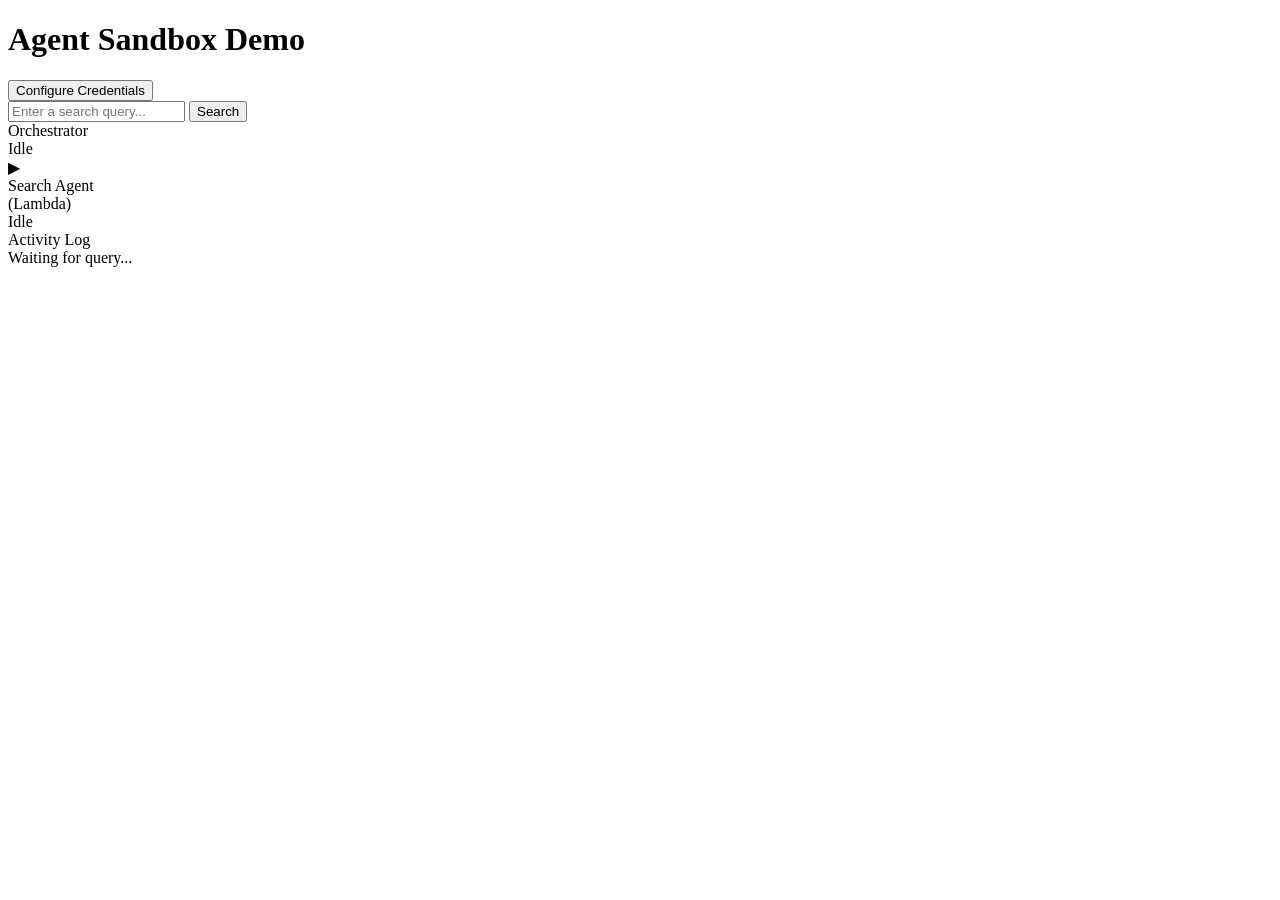
==== demo/templates/index.html @ 0734e42f "implement demo" ====
<!DOCTYPE html>
<html lang="en">
<head>
  <meta charset="UTF-8">
  <meta name="viewport" content="width=device-width, initial-scale=1.0">
  <title>Agent Sandbox Demo</title>
  <link rel="stylesheet" href="/static/style.css">
</head>
<body>
  <header>
    <h1>Agent Sandbox Demo</h1>
    <nav><button class="nav-btn" id="open-modal-btn">Configure Credentials</button></nav>
  </header>

  <!-- Credentials modal -->
  <div id="modal-backdrop" class="modal-backdrop" style="display:none" aria-modal="true" role="dialog">
    <div class="modal">
      <div class="modal-header">
        <span>AWS Credentials</span>
        <button class="modal-close" id="modal-close-btn" aria-label="Close">&times;</button>
      </div>
      <p class="modal-note">
        Stored in memory only. The OpenAI key is read from Secrets Manager —
        run <code>scripts/invoke_search.py</code> once to seed it from <code>.env</code>.
      </p>
      <div id="modal-error" class="banner banner-error" style="display:none"></div>
      <form id="creds-form" class="admin-form">
        <label for="creds_block">Paste credentials block</label>
        <textarea
          id="creds_block"
          name="creds_block"
          rows="4"
          required
          autocomplete="off"
          spellcheck="false"
          placeholder="aws_access_key_id=...
aws_secret_access_key=...
aws_session_token=..."
        ></textarea>
        <label for="modal-region">Region</label>
        <input id="modal-region" name="region" type="text" value="us-east-1" placeholder="us-east-1" />
        <button type="submit" class="btn-primary" id="creds-save-btn">Save Credentials</button>
      </form>
    </div>
  </div>

  <main>
    <!-- Search form -->
    <section class="search-section">
      <form id="search-form">
        <input
          id="query-input"
          type="text"
          name="query"
          placeholder="Enter a search query..."
          autocomplete="off"
          required
        />
        <button type="submit" id="submit-btn">Search</button>
      </form>
    </section>

    <!-- Agent diagram -->
    <section class="diagram">
      <div class="agent-box" id="box-orchestrator">
        <div class="agent-label">Orchestrator</div>
        <div class="agent-status" id="status-orchestrator">Idle</div>
      </div>

      <div class="connector" id="connector">
        <div class="connector-line"></div>
        <div class="dots-container">
          <span class="dot"></span>
          <span class="dot"></span>
          <span class="dot"></span>
        </div>
        <div class="arrow">&#9654;</div>
      </div>

      <div class="agent-box" id="box-agent">
        <div class="agent-label">Search Agent</div>
        <div class="agent-sublabel">(Lambda)</div>
        <div class="agent-status" id="status-agent">Idle</div>
      </div>
    </section>

    <!-- Activity log -->
    <section class="log-section">
      <div class="log-header">Activity Log</div>
      <div id="activity-log" class="log-body">
        <div class="log-entry log-placeholder">Waiting for query...</div>
      </div>
    </section>

    <!-- Result panel -->
    <section class="result-section" id="result-section" style="display:none">
      <div class="result-header">
        <span>Result</span>
        <span id="result-query" class="result-query-label"></span>
      </div>
      <div id="result-body" class="result-body"></div>
    </section>
  </main>

  <script>
    const form = document.getElementById('search-form');
    const submitBtn = document.getElementById('submit-btn');
    const queryInput = document.getElementById('query-input');
    const log = document.getElementById('activity-log');
    const resultSection = document.getElementById('result-section');
    const resultBody = document.getElementById('result-body');

    const boxOrchestrator = document.getElementById('box-orchestrator');
    const boxAgent = document.getElementById('box-agent');
    const connector = document.getElementById('connector');
    const statusOrchestrator = document.getElementById('status-orchestrator');
    const statusAgent = document.getElementById('status-agent');

    function timestamp() {
      return new Date().toLocaleTimeString('en-US', { hour12: false });
    }

    function appendLog(message, cls) {
      const placeholder = log.querySelector('.log-placeholder');
      if (placeholder) placeholder.remove();

      const entry = document.createElement('div');
      entry.className = cls ? 'log-entry ' + cls : 'log-entry';
      entry.textContent = '[' + timestamp() + '] ' + message;
      log.appendChild(entry);
      log.scrollTop = log.scrollHeight;
    }

    function setActive(box, statusEl, text) {
      box.classList.add('active');
      statusEl.textContent = text;
    }

    function setIdle(box, statusEl) {
      box.classList.remove('active');
      statusEl.textContent = 'Idle';
    }

    function reset() {
      setIdle(boxOrchestrator, statusOrchestrator);
      setIdle(boxAgent, statusAgent);
      connector.classList.remove('animating');
      resultSection.style.display = 'none';
      while (resultBody.firstChild) resultBody.removeChild(resultBody.firstChild);

      while (log.firstChild) log.removeChild(log.firstChild);
      const placeholder = document.createElement('div');
      placeholder.className = 'log-entry log-placeholder';
      placeholder.textContent = 'Waiting for query...';
      log.appendChild(placeholder);
    }

    function handleEvent(type, message) {
      switch (type) {
        case 'orchestrator:start':
          setActive(boxOrchestrator, statusOrchestrator, 'Active');
          appendLog(message);
          break;

        case 'secret:check':
        case 'stack:check':
          appendLog(message);
          break;

        case 'stack:creating':
          connector.classList.add('animating');
          appendLog(message, 'log-warn');
          break;

        case 'stack:ready':
          connector.classList.remove('animating');
          appendLog(message, 'log-ok');
          break;

        case 'lambda:invoking':
          setActive(boxAgent, statusAgent, 'Running');
          connector.classList.add('animating');
          appendLog(message);
          break;

        case 'lambda:done': {
          connector.classList.remove('animating');
          setIdle(boxOrchestrator, statusOrchestrator);
          setActive(boxAgent, statusAgent, 'Done');
          appendLog('Result received \u2713', 'log-ok');
          try {
            const result = JSON.parse(message);
            renderResult(result);
          } catch {
            const pre = document.createElement('pre');
            pre.textContent = message;
            resultBody.appendChild(pre);
            resultSection.style.display = 'block';
          }
          break;
        }

        case 'error':
          connector.classList.remove('animating');
          setIdle(boxOrchestrator, statusOrchestrator);
          setIdle(boxAgent, statusAgent);
          appendLog('Error: ' + message, 'log-error');
          break;
      }
    }

    function renderResult(result) {
      while (resultBody.firstChild) resultBody.removeChild(resultBody.firstChild);

      // Show query in header
      const queryLabel = document.getElementById('result-query');
      queryLabel.textContent = result.query ? '\u201c' + result.query + '\u201d' : '';

      // Summary
      if (result.summary) {
        const p = document.createElement('p');
        p.className = 'result-summary';
        p.textContent = result.summary;
        resultBody.appendChild(p);
      }

      // Sources
      if (result.sources && result.sources.length) {
        const heading = document.createElement('div');
        heading.className = 'result-sources-heading';
        heading.textContent = 'Sources';
        resultBody.appendChild(heading);

        const ul = document.createElement('ul');
        ul.className = 'result-sources';
        for (const src of result.sources) {
          const li = document.createElement('li');
          const a = document.createElement('a');
          a.href = src.url;
          a.target = '_blank';
          a.rel = 'noopener noreferrer';
          a.textContent = src.title || src.url;
          li.appendChild(a);
          if (src.snippet) {
            const snippet = document.createElement('p');
            snippet.className = 'source-snippet';
            snippet.textContent = src.snippet;
            li.appendChild(snippet);
          }
          ul.appendChild(li);
        }
        resultBody.appendChild(ul);
      }

      resultSection.style.display = 'block';
      resultSection.scrollIntoView({ behavior: 'smooth', block: 'start' });
    }

    form.addEventListener('submit', async (e) => {
      e.preventDefault();
      const query = queryInput.value.trim();
      if (!query) return;

      reset();
      submitBtn.disabled = true;
      submitBtn.textContent = 'Running...';

      try {
        const res = await fetch('/search', {
          method: 'POST',
          headers: { 'Content-Type': 'application/json' },
          body: JSON.stringify({ query }),
        });
        const data = await res.json();

        if (!res.ok || data.error) {
          appendLog('Error: ' + (data.error || 'Unknown error'), 'log-error');
          submitBtn.disabled = false;
          submitBtn.textContent = 'Search';
          return;
        }

        const jobId = data.job_id;
        const es = new EventSource('/stream/' + jobId);

        es.addEventListener('progress', (ev) => {
          try {
            const parsed = JSON.parse(ev.data);
            handleEvent(parsed.type, parsed.message);
          } catch (_) {}
        });

        es.addEventListener('done', () => {
          es.close();
          submitBtn.disabled = false;
          submitBtn.textContent = 'Search';
          setIdle(boxOrchestrator, statusOrchestrator);
        });

        es.addEventListener('error', () => {
          es.close();
          appendLog('Stream connection lost', 'log-error');
          submitBtn.disabled = false;
          submitBtn.textContent = 'Search';
        });

      } catch (err) {
        appendLog('Request failed: ' + err.message, 'log-error');
        submitBtn.disabled = false;
        submitBtn.textContent = 'Search';
      }
    });
  </script>

  <script>
    const backdrop = document.getElementById('modal-backdrop');
    const openBtn = document.getElementById('open-modal-btn');
    const closeBtn = document.getElementById('modal-close-btn');
    const credsForm = document.getElementById('creds-form');
    const modalError = document.getElementById('modal-error');
    const saveBtn = document.getElementById('creds-save-btn');

    function openModal() { backdrop.style.display = 'flex'; }
    function closeModal() { backdrop.style.display = 'none'; modalError.style.display = 'none'; }

    openBtn.addEventListener('click', openModal);
    closeBtn.addEventListener('click', closeModal);
    backdrop.addEventListener('click', (e) => { if (e.target === backdrop) closeModal(); });
    document.addEventListener('keydown', (e) => { if (e.key === 'Escape') closeModal(); });

    credsForm.addEventListener('submit', async (e) => {
      e.preventDefault();
      saveBtn.disabled = true;
      saveBtn.textContent = 'Saving...';
      modalError.style.display = 'none';

      const data = new FormData(credsForm);
      try {
        const res = await fetch('/admin/json', { method: 'POST', body: data });
        const json = await res.json();
        if (!res.ok || json.error) {
          modalError.textContent = json.error || 'Failed to save credentials.';
          modalError.style.display = 'block';
        } else {
          closeModal();
          openBtn.textContent = 'Credentials \u2713';
        }
      } catch (err) {
        modalError.textContent = 'Request failed: ' + err.message;
        modalError.style.display = 'block';
      } finally {
        saveBtn.disabled = false;
        saveBtn.textContent = 'Save Credentials';
      }
    });

    // Auto-open if no credentials are set
    if (!{{ 'true' if has_creds else 'false' }}) openModal();
  </script>
</body>
</html>
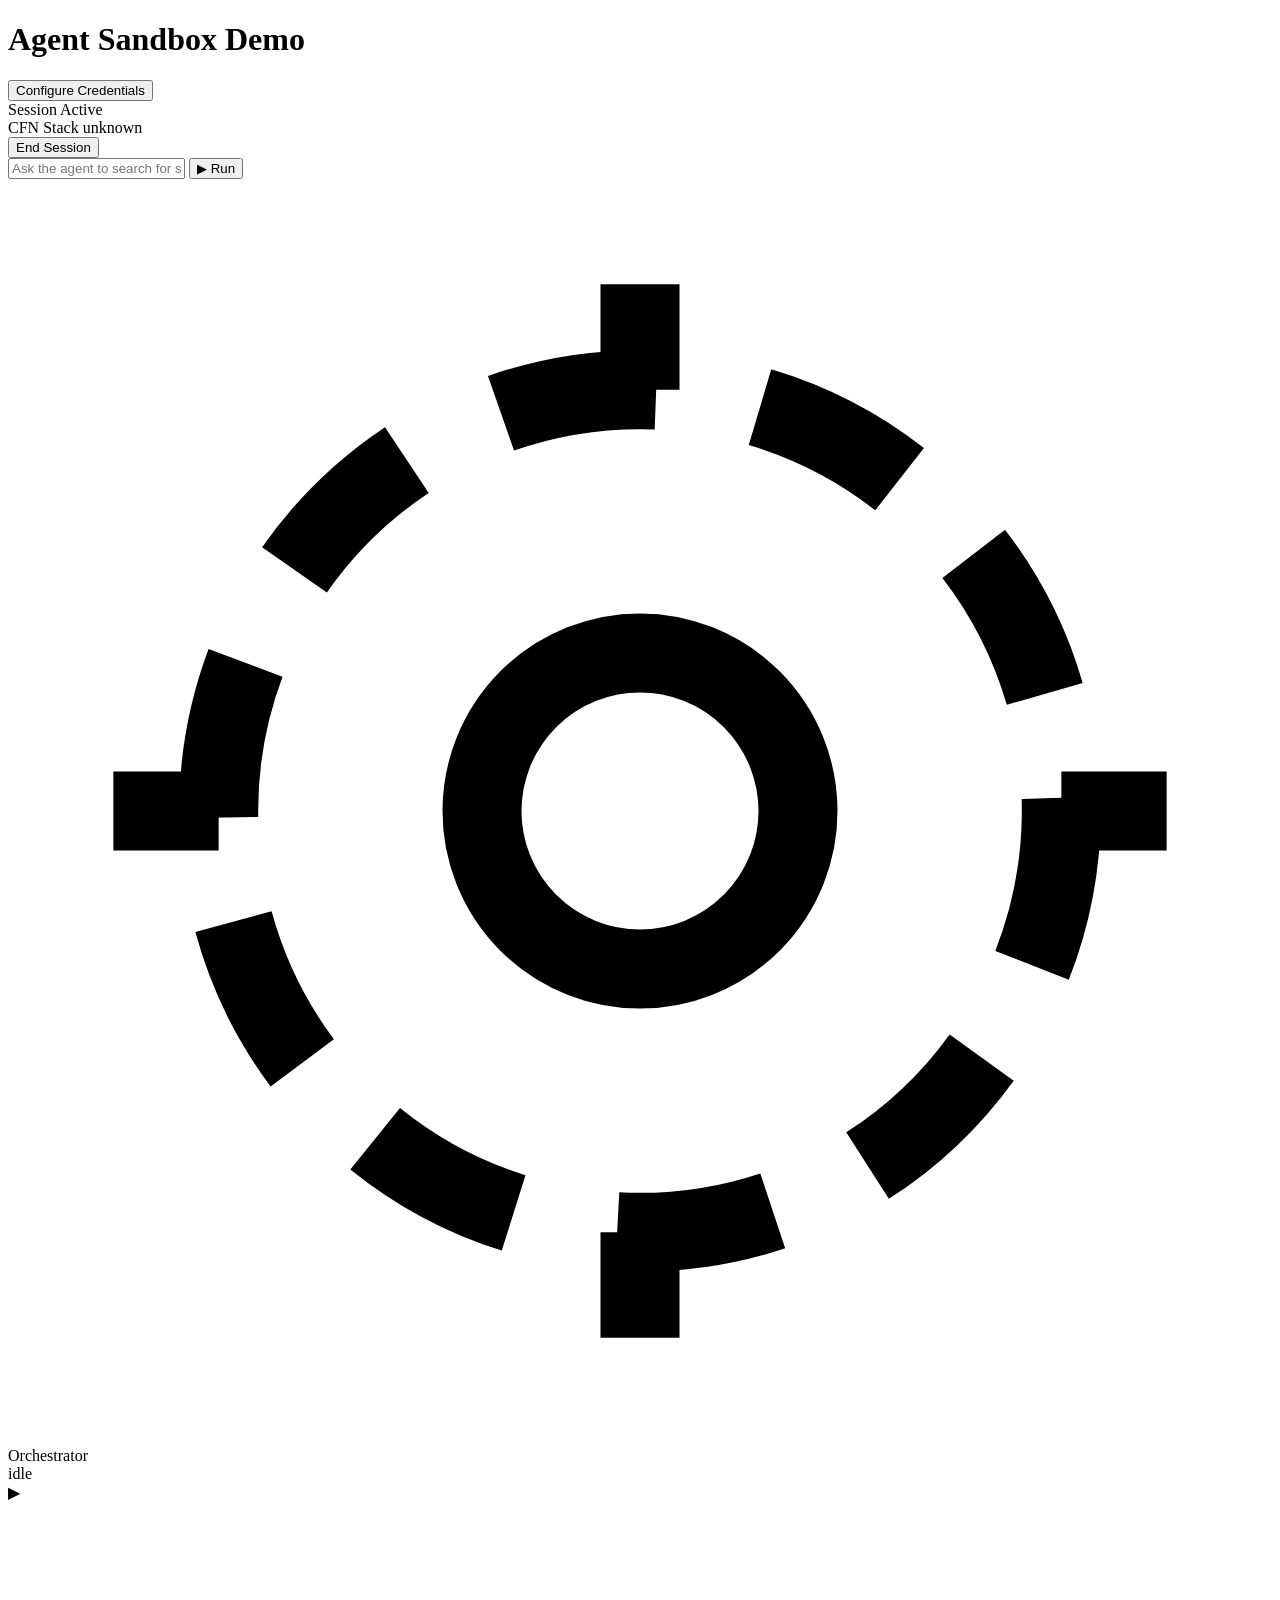
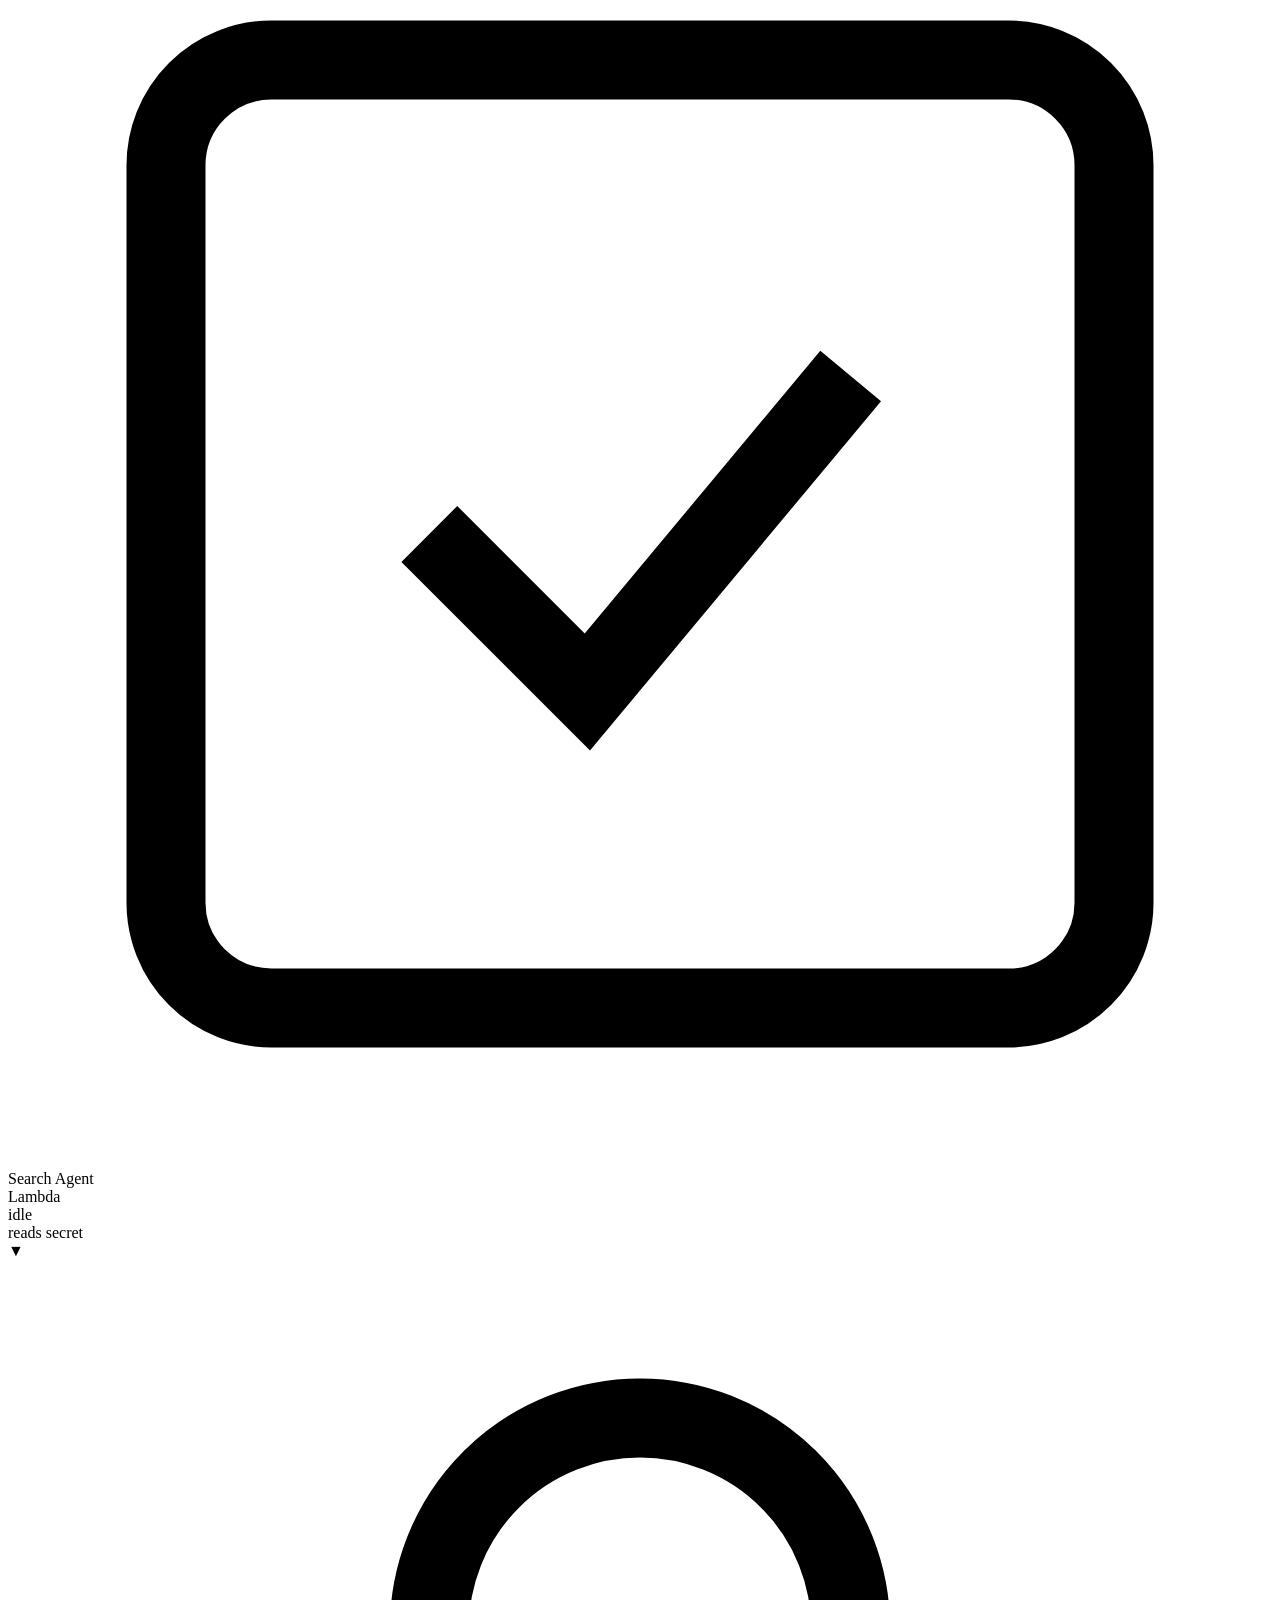
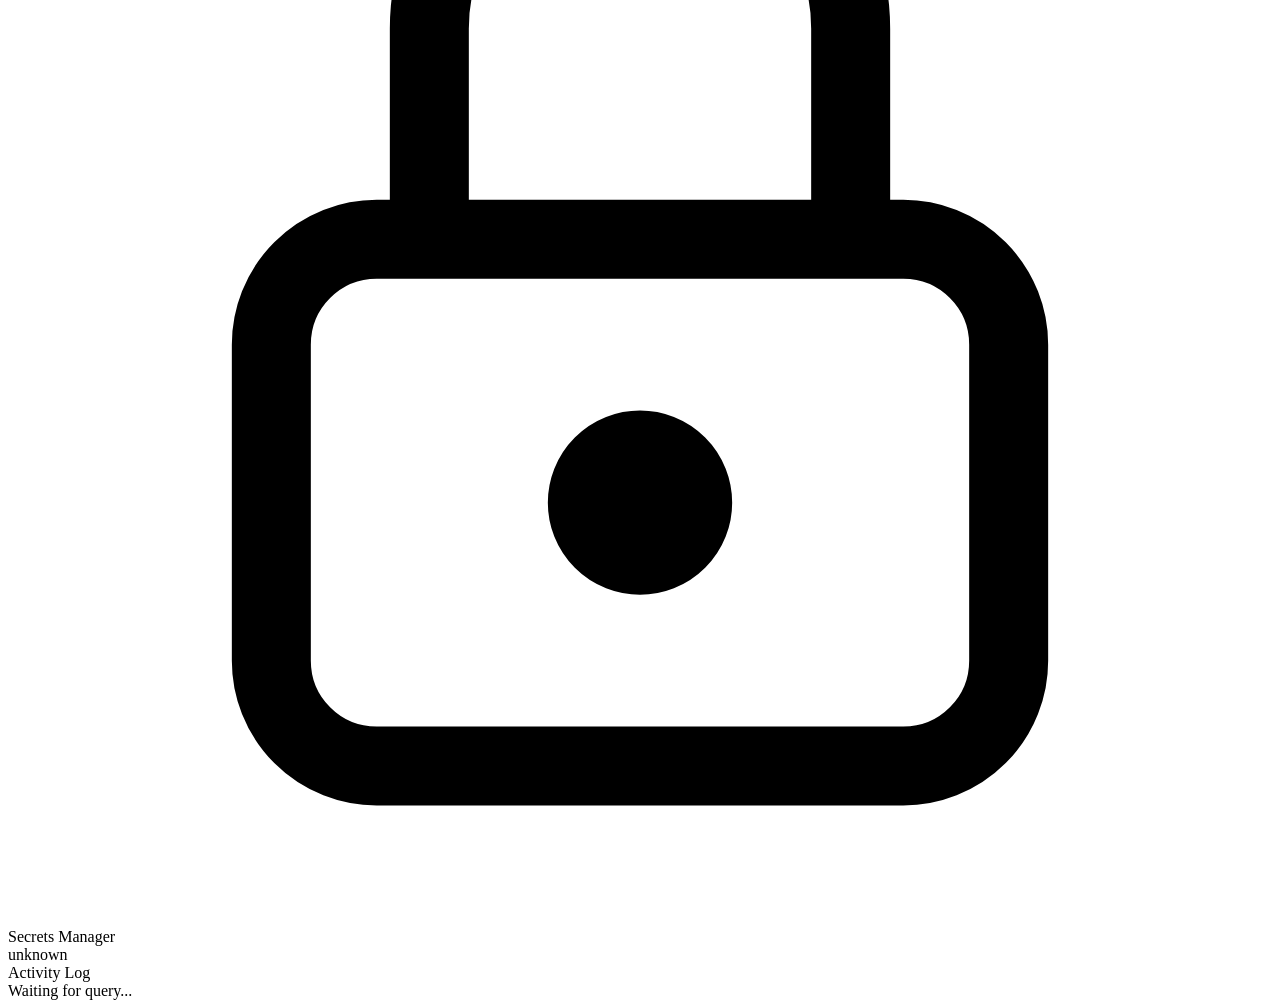
==== commit b7e3086c: "refine visual" ====
--- a/demo/templates/index.html
+++ b/demo/templates/index.html
@@ -24,7 +24,7 @@
         run <code>scripts/invoke_search.py</code> once to seed it from <code>.env</code>.
       </p>
       <div id="modal-error" class="banner banner-error" style="display:none"></div>
-      <form id="creds-form" class="admin-form">
+      <form id="creds-form" class="creds-form">
         <label for="creds_block">Paste credentials block</label>
         <textarea
           id="creds_block"
@@ -45,6 +45,21 @@
   </div>
 
   <main>
+    <!-- Session bar -->
+    <div class="session-bar">
+      <div class="session-left">
+        <span class="session-dot" id="session-dot"></span>
+        <span class="session-label" id="session-label">Session Active</span>
+      </div>
+      <div class="session-center">
+        <span class="infra-label">CFN Stack</span>
+        <span class="stack-pill" id="stack-pill" data-state="unknown">unknown</span>
+      </div>
+      <div class="session-right">
+        <button class="end-session-btn" id="end-session-btn">End Session</button>
+      </div>
+    </div>
+
     <!-- Search form -->
     <section class="search-section">
       <form id="search-form">
@@ -52,35 +67,84 @@
           id="query-input"
           type="text"
           name="query"
-          placeholder="Enter a search query..."
+          placeholder="Ask the agent to search for something..."
           autocomplete="off"
           required
         />
-        <button type="submit" id="submit-btn">Search</button>
+        <button type="submit" id="submit-btn">
+          <span class="btn-icon">&#9654;</span> Run
+        </button>
       </form>
     </section>
 
-    <!-- Agent diagram -->
-    <section class="diagram">
-      <div class="agent-box" id="box-orchestrator">
-        <div class="agent-label">Orchestrator</div>
-        <div class="agent-status" id="status-orchestrator">Idle</div>
-      </div>
-
-      <div class="connector" id="connector">
-        <div class="connector-line"></div>
-        <div class="dots-container">
-          <span class="dot"></span>
-          <span class="dot"></span>
-          <span class="dot"></span>
+    <!-- Diagram -->
+    <section class="diagram-section">
+      <div class="diagram-grid">
+
+        <!-- Orchestrator node -->
+        <div class="node" id="node-orchestrator">
+          <div class="node-icon-wrap">
+            <svg class="node-icon" viewBox="0 0 24 24" fill="none" stroke="currentColor" stroke-width="1.5">
+              <circle cx="12" cy="12" r="3"/><circle cx="12" cy="12" r="8" stroke-dasharray="3 2"/>
+              <line x1="12" y1="4" x2="12" y2="2"/><line x1="12" y1="22" x2="12" y2="20"/>
+              <line x1="4" y1="12" x2="2" y2="12"/><line x1="22" y1="12" x2="20" y2="12"/>
+            </svg>
+          </div>
+          <div class="node-title">Orchestrator</div>
+          <div class="node-badge" id="badge-orchestrator" data-state="idle">idle</div>
         </div>
-        <div class="arrow">&#9654;</div>
-      </div>
-
-      <div class="agent-box" id="box-agent">
-        <div class="agent-label">Search Agent</div>
-        <div class="agent-sublabel">(Lambda)</div>
-        <div class="agent-status" id="status-agent">Idle</div>
+
+        <!-- Horizontal connector -->
+        <div class="h-connector" id="h-connector">
+          <div class="conn-track">
+            <div class="conn-line"></div>
+            <div class="conn-dots">
+              <span class="conn-dot"></span>
+              <span class="conn-dot"></span>
+              <span class="conn-dot"></span>
+            </div>
+          </div>
+          <div class="conn-arrow">&#9654;</div>
+        </div>
+
+        <!-- Search Agent (Lambda) node -->
+        <div class="node" id="node-agent">
+          <div class="node-icon-wrap">
+            <svg class="node-icon" viewBox="0 0 24 24" fill="none" stroke="currentColor" stroke-width="1.5">
+              <rect x="3" y="3" width="18" height="18" rx="2"/>
+              <path d="M8 12l3 3 5-6"/>
+            </svg>
+          </div>
+          <div class="node-title">Search Agent</div>
+          <div class="node-sub">Lambda</div>
+          <div class="node-badge" id="badge-agent" data-state="idle">idle</div>
+        </div>
+
+        <!-- Vertical connector (agent → secrets) -->
+        <div class="v-connector" id="v-connector">
+          <div class="v-conn-line"></div>
+          <div class="v-conn-dots">
+            <span class="v-dot"></span>
+            <span class="v-dot"></span>
+            <span class="v-dot"></span>
+          </div>
+          <div class="v-conn-label">reads secret</div>
+          <div class="v-conn-arrow">&#9660;</div>
+        </div>
+
+        <!-- Secrets Manager node -->
+        <div class="node" id="node-secrets">
+          <div class="node-icon-wrap">
+            <svg class="node-icon" viewBox="0 0 24 24" fill="none" stroke="currentColor" stroke-width="1.5">
+              <rect x="5" y="11" width="14" height="10" rx="2"/>
+              <path d="M8 11V7a4 4 0 018 0v4"/>
+              <circle cx="12" cy="16" r="1" fill="currentColor"/>
+            </svg>
+          </div>
+          <div class="node-title">Secrets Manager</div>
+          <div class="node-badge" id="badge-secrets" data-state="unknown">unknown</div>
+        </div>
+
       </div>
     </section>
 
@@ -96,127 +160,302 @@
     <section class="result-section" id="result-section" style="display:none">
       <div class="result-header">
         <span>Result</span>
-        <span id="result-query" class="result-query-label"></span>
+        <span id="result-query-label" class="result-query-label"></span>
       </div>
       <div id="result-body" class="result-body"></div>
     </section>
   </main>
 
   <script>
-    const form = document.getElementById('search-form');
-    const submitBtn = document.getElementById('submit-btn');
-    const queryInput = document.getElementById('query-input');
-    const log = document.getElementById('activity-log');
-    const resultSection = document.getElementById('result-section');
-    const resultBody = document.getElementById('result-body');
-
-    const boxOrchestrator = document.getElementById('box-orchestrator');
-    const boxAgent = document.getElementById('box-agent');
-    const connector = document.getElementById('connector');
-    const statusOrchestrator = document.getElementById('status-orchestrator');
-    const statusAgent = document.getElementById('status-agent');
-
-    function timestamp() {
+    // ── Element refs ──────────────────────────────────────────────────────────
+    const form        = document.getElementById('search-form');
+    const submitBtn   = document.getElementById('submit-btn');
+    const queryInput  = document.getElementById('query-input');
+    const log         = document.getElementById('activity-log');
+    const resultSec   = document.getElementById('result-section');
+    const resultBody  = document.getElementById('result-body');
+
+    const nodeOrch    = document.getElementById('node-orchestrator');
+    const nodeAgent   = document.getElementById('node-agent');
+    const nodeSecrets = document.getElementById('node-secrets');
+    const hConn       = document.getElementById('h-connector');
+    const vConn       = document.getElementById('v-connector');
+    const badgeOrch   = document.getElementById('badge-orchestrator');
+    const badgeAgent  = document.getElementById('badge-agent');
+    const badgeSecret = document.getElementById('badge-secrets');
+
+    const sessionDot   = document.getElementById('session-dot');
+    const sessionLabel = document.getElementById('session-label');
+    const stackPill    = document.getElementById('stack-pill');
+    const endBtn       = document.getElementById('end-session-btn');
+
+    // ── Helpers ───────────────────────────────────────────────────────────────
+    function ts() {
       return new Date().toLocaleTimeString('en-US', { hour12: false });
     }
 
-    function appendLog(message, cls) {
-      const placeholder = log.querySelector('.log-placeholder');
-      if (placeholder) placeholder.remove();
-
-      const entry = document.createElement('div');
-      entry.className = cls ? 'log-entry ' + cls : 'log-entry';
-      entry.textContent = '[' + timestamp() + '] ' + message;
-      log.appendChild(entry);
+    function appendLog(msg, cls) {
+      const ph = log.querySelector('.log-placeholder');
+      if (ph) ph.remove();
+      const el = document.createElement('div');
+      el.className = cls ? 'log-entry ' + cls : 'log-entry';
+      el.textContent = '[' + ts() + '] ' + msg;
+      log.appendChild(el);
       log.scrollTop = log.scrollHeight;
     }
 
-    function setActive(box, statusEl, text) {
-      box.classList.add('active');
-      statusEl.textContent = text;
-    }
-
-    function setIdle(box, statusEl) {
-      box.classList.remove('active');
-      statusEl.textContent = 'Idle';
-    }
-
-    function reset() {
-      setIdle(boxOrchestrator, statusOrchestrator);
-      setIdle(boxAgent, statusAgent);
-      connector.classList.remove('animating');
-      resultSection.style.display = 'none';
+    function setBadge(el, state, label) {
+      el.dataset.state = state;
+      el.textContent = label || state;
+    }
+
+    function setNodeActive(node) { node.classList.add('active'); }
+    function setNodeIdle(node)   { node.classList.remove('active'); }
+
+    function setStackPill(state, label) {
+      stackPill.dataset.state = state;
+      stackPill.textContent = label || state;
+    }
+
+    function setSessionState(state) {
+      // state: 'active' | 'ending' | 'ended'
+      sessionDot.dataset.state = state;
+      if (state === 'active')  sessionLabel.textContent = 'Session Active';
+      if (state === 'ending')  sessionLabel.textContent = 'Ending session\u2026';
+      if (state === 'ended')   sessionLabel.textContent = 'Session Ended';
+    }
+
+    // ── Status poll (on load) ─────────────────────────────────────────────────
+    async function pollStatus() {
+      try {
+        const res = await fetch('/status');
+        const { secret, stack } = await res.json();
+        applySecretStatus(secret);
+        applyStackStatus(stack);
+      } catch (_) {}
+    }
+
+    function applySecretStatus(s) {
+      if (s === 'set')     setBadge(badgeSecret, 'ok', 'set');
+      else if (s === 'not_set') setBadge(badgeSecret, 'error', 'not set');
+      else                 setBadge(badgeSecret, 'unknown', 'unknown');
+    }
+
+    function applyStackStatus(s) {
+      if (s === 'active')   { setBadge(badgeAgent, 'idle', 'idle'); setStackPill('active', 'active'); }
+      else if (s === 'inactive') setStackPill('inactive', 'inactive');
+      else if (s === 'deploying') setStackPill('deploying', 'deploying\u2026');
+      else setStackPill('unknown', 'unknown');
+    }
+
+    // ── Search event handler ──────────────────────────────────────────────────
+    function resetDiagram() {
+      setNodeIdle(nodeOrch);
+      setNodeIdle(nodeAgent);
+      hConn.classList.remove('active');
+      vConn.classList.remove('active');
+      setBadge(badgeOrch, 'idle', 'idle');
+      setBadge(badgeAgent, 'idle', 'idle');
+      resultSec.style.display = 'none';
       while (resultBody.firstChild) resultBody.removeChild(resultBody.firstChild);
-
       while (log.firstChild) log.removeChild(log.firstChild);
-      const placeholder = document.createElement('div');
-      placeholder.className = 'log-entry log-placeholder';
-      placeholder.textContent = 'Waiting for query...';
-      log.appendChild(placeholder);
+      const ph = document.createElement('div');
+      ph.className = 'log-entry log-placeholder';
+      ph.textContent = 'Waiting for query...';
+      log.appendChild(ph);
     }
 
     function handleEvent(type, message) {
       switch (type) {
         case 'orchestrator:start':
-          setActive(boxOrchestrator, statusOrchestrator, 'Active');
+          setNodeActive(nodeOrch);
+          setBadge(badgeOrch, 'active', 'active');
           appendLog(message);
           break;
 
         case 'secret:check':
+          setBadge(badgeSecret, 'checking', 'checking\u2026');
+          appendLog(message);
+          break;
+
+        case 'secret:found':
+          setBadge(badgeSecret, 'ok', 'set');
+          setNodeActive(nodeSecrets);
+          vConn.classList.add('active');
+          appendLog(message, 'log-ok');
+          break;
+
+        case 'secret:missing':
+          setBadge(badgeSecret, 'error', 'not set');
+          appendLog(message, 'log-error');
+          break;
+
         case 'stack:check':
           appendLog(message);
           break;
 
         case 'stack:creating':
-          connector.classList.add('animating');
+          setStackPill('deploying', 'deploying\u2026');
           appendLog(message, 'log-warn');
           break;
 
         case 'stack:ready':
-          connector.classList.remove('animating');
+          setStackPill('active', 'active');
           appendLog(message, 'log-ok');
           break;
 
         case 'lambda:invoking':
-          setActive(boxAgent, statusAgent, 'Running');
-          connector.classList.add('animating');
+          setNodeActive(nodeAgent);
+          setBadge(badgeAgent, 'running', 'running');
+          hConn.classList.add('active');
           appendLog(message);
           break;
 
-        case 'lambda:done': {
-          connector.classList.remove('animating');
-          setIdle(boxOrchestrator, statusOrchestrator);
-          setActive(boxAgent, statusAgent, 'Done');
+        case 'lambda:done':
+          hConn.classList.remove('active');
+          setNodeIdle(nodeOrch);
+          setBadge(badgeOrch, 'idle', 'idle');
+          setBadge(badgeAgent, 'done', 'done');
           appendLog('Result received \u2713', 'log-ok');
-          try {
-            const result = JSON.parse(message);
-            renderResult(result);
-          } catch {
+          try { renderResult(JSON.parse(message)); } catch (_) {
             const pre = document.createElement('pre');
             pre.textContent = message;
             resultBody.appendChild(pre);
-            resultSection.style.display = 'block';
+            resultSec.style.display = 'block';
           }
           break;
+
+        case 'error':
+          hConn.classList.remove('active');
+          vConn.classList.remove('active');
+          setNodeIdle(nodeOrch);
+          setNodeIdle(nodeAgent);
+          setBadge(badgeOrch, 'idle', 'idle');
+          setBadge(badgeAgent, 'idle', 'idle');
+          appendLog('Error: ' + message, 'log-error');
+          break;
+
+        // ── Teardown events ───────────────────────────────────────────────────
+        case 'teardown:start':
+          setSessionState('ending');
+          appendLog(message, 'log-warn');
+          break;
+
+        case 'teardown:stack_deleting':
+          setStackPill('deleting', 'deleting\u2026');
+          appendLog(message, 'log-warn');
+          break;
+
+        case 'teardown:stack_done':
+          setStackPill('inactive', 'inactive');
+          appendLog(message, 'log-ok');
+          break;
+
+        case 'teardown:done':
+          setSessionState('ended');
+          setNodeIdle(nodeOrch);
+          setNodeIdle(nodeAgent);
+          setBadge(badgeOrch, 'idle', 'idle');
+          setBadge(badgeAgent, 'idle', 'idle');
+          hConn.classList.remove('active');
+          vConn.classList.remove('active');
+          appendLog(message, 'log-ok');
+          endBtn.disabled = true;
+          endBtn.textContent = 'Session Ended';
+          break;
+      }
+    }
+
+    // ── Search submit ─────────────────────────────────────────────────────────
+    form.addEventListener('submit', async (e) => {
+      e.preventDefault();
+      const query = queryInput.value.trim();
+      if (!query) return;
+
+      resetDiagram();
+      submitBtn.disabled = true;
+      submitBtn.textContent = 'Running\u2026';
+
+      try {
+        const res = await fetch('/search', {
+          method: 'POST',
+          headers: { 'Content-Type': 'application/json' },
+          body: JSON.stringify({ query }),
+        });
+        const data = await res.json();
+
+        if (!res.ok || data.error) {
+          appendLog('Error: ' + (data.error || 'Unknown'), 'log-error');
+          submitBtn.disabled = false;
+          submitBtn.innerHTML = '<span class="btn-icon">&#9654;</span> Run';
+          return;
         }
 
-        case 'error':
-          connector.classList.remove('animating');
-          setIdle(boxOrchestrator, statusOrchestrator);
-          setIdle(boxAgent, statusAgent);
-          appendLog('Error: ' + message, 'log-error');
-          break;
+        const es = new EventSource('/stream/' + data.job_id);
+        es.addEventListener('progress', (ev) => {
+          try { const p = JSON.parse(ev.data); handleEvent(p.type, p.message); } catch (_) {}
+        });
+        es.addEventListener('done', () => {
+          es.close();
+          submitBtn.disabled = false;
+          submitBtn.innerHTML = '<span class="btn-icon">&#9654;</span> Run';
+          setNodeIdle(nodeOrch);
+        });
+        es.addEventListener('error', () => {
+          es.close();
+          appendLog('Stream connection lost', 'log-error');
+          submitBtn.disabled = false;
+          submitBtn.innerHTML = '<span class="btn-icon">&#9654;</span> Run';
+        });
+
+      } catch (err) {
+        appendLog('Request failed: ' + err.message, 'log-error');
+        submitBtn.disabled = false;
+        submitBtn.innerHTML = '<span class="btn-icon">&#9654;</span> Run';
       }
-    }
-
+    });
+
+    // ── End Session ───────────────────────────────────────────────────────────
+    endBtn.addEventListener('click', async () => {
+      if (endBtn.disabled) return;
+      endBtn.disabled = true;
+      endBtn.textContent = 'Ending\u2026';
+
+      try {
+        const res = await fetch('/teardown', { method: 'POST' });
+        const data = await res.json();
+
+        if (!res.ok || data.error) {
+          appendLog('Teardown error: ' + (data.error || 'Unknown'), 'log-error');
+          endBtn.disabled = false;
+          endBtn.textContent = 'End Session';
+          return;
+        }
+
+        const es = new EventSource('/stream/' + data.job_id);
+        es.addEventListener('progress', (ev) => {
+          try { const p = JSON.parse(ev.data); handleEvent(p.type, p.message); } catch (_) {}
+        });
+        es.addEventListener('done', () => { es.close(); });
+        es.addEventListener('error', () => {
+          es.close();
+          appendLog('Teardown stream lost', 'log-error');
+        });
+
+      } catch (err) {
+        appendLog('Teardown failed: ' + err.message, 'log-error');
+        endBtn.disabled = false;
+        endBtn.textContent = 'End Session';
+      }
+    });
+
+    // ── Result render ─────────────────────────────────────────────────────────
     function renderResult(result) {
       while (resultBody.firstChild) resultBody.removeChild(resultBody.firstChild);
 
-      // Show query in header
-      const queryLabel = document.getElementById('result-query');
-      queryLabel.textContent = result.query ? '\u201c' + result.query + '\u201d' : '';
-
-      // Summary
+      const ql = document.getElementById('result-query-label');
+      ql.textContent = result.query ? '\u201c' + result.query + '\u201d' : '';
+
       if (result.summary) {
         const p = document.createElement('p');
         p.className = 'result-summary';
@@ -224,12 +463,11 @@
         resultBody.appendChild(p);
       }
 
-      // Sources
       if (result.sources && result.sources.length) {
-        const heading = document.createElement('div');
-        heading.className = 'result-sources-heading';
-        heading.textContent = 'Sources';
-        resultBody.appendChild(heading);
+        const h = document.createElement('div');
+        h.className = 'result-sources-heading';
+        h.textContent = 'Sources';
+        resultBody.appendChild(h);
 
         const ul = document.createElement('ul');
         ul.className = 'result-sources';
@@ -242,86 +480,30 @@
           a.textContent = src.title || src.url;
           li.appendChild(a);
           if (src.snippet) {
-            const snippet = document.createElement('p');
-            snippet.className = 'source-snippet';
-            snippet.textContent = src.snippet;
-            li.appendChild(snippet);
+            const sn = document.createElement('p');
+            sn.className = 'source-snippet';
+            sn.textContent = src.snippet;
+            li.appendChild(sn);
           }
           ul.appendChild(li);
         }
         resultBody.appendChild(ul);
       }
 
-      resultSection.style.display = 'block';
-      resultSection.scrollIntoView({ behavior: 'smooth', block: 'start' });
-    }
-
-    form.addEventListener('submit', async (e) => {
-      e.preventDefault();
-      const query = queryInput.value.trim();
-      if (!query) return;
-
-      reset();
-      submitBtn.disabled = true;
-      submitBtn.textContent = 'Running...';
-
-      try {
-        const res = await fetch('/search', {
-          method: 'POST',
-          headers: { 'Content-Type': 'application/json' },
-          body: JSON.stringify({ query }),
-        });
-        const data = await res.json();
-
-        if (!res.ok || data.error) {
-          appendLog('Error: ' + (data.error || 'Unknown error'), 'log-error');
-          submitBtn.disabled = false;
-          submitBtn.textContent = 'Search';
-          return;
-        }
-
-        const jobId = data.job_id;
-        const es = new EventSource('/stream/' + jobId);
-
-        es.addEventListener('progress', (ev) => {
-          try {
-            const parsed = JSON.parse(ev.data);
-            handleEvent(parsed.type, parsed.message);
-          } catch (_) {}
-        });
-
-        es.addEventListener('done', () => {
-          es.close();
-          submitBtn.disabled = false;
-          submitBtn.textContent = 'Search';
-          setIdle(boxOrchestrator, statusOrchestrator);
-        });
-
-        es.addEventListener('error', () => {
-          es.close();
-          appendLog('Stream connection lost', 'log-error');
-          submitBtn.disabled = false;
-          submitBtn.textContent = 'Search';
-        });
-
-      } catch (err) {
-        appendLog('Request failed: ' + err.message, 'log-error');
-        submitBtn.disabled = false;
-        submitBtn.textContent = 'Search';
-      }
-    });
-  </script>
-
-  <script>
-    const backdrop = document.getElementById('modal-backdrop');
-    const openBtn = document.getElementById('open-modal-btn');
-    const closeBtn = document.getElementById('modal-close-btn');
+      resultSec.style.display = 'block';
+      resultSec.scrollIntoView({ behavior: 'smooth', block: 'start' });
+    }
+
+    // ── Credentials modal ─────────────────────────────────────────────────────
+    const backdrop  = document.getElementById('modal-backdrop');
+    const openBtn   = document.getElementById('open-modal-btn');
+    const closeBtn  = document.getElementById('modal-close-btn');
     const credsForm = document.getElementById('creds-form');
-    const modalError = document.getElementById('modal-error');
-    const saveBtn = document.getElementById('creds-save-btn');
-
-    function openModal() { backdrop.style.display = 'flex'; }
-    function closeModal() { backdrop.style.display = 'none'; modalError.style.display = 'none'; }
+    const modalErr  = document.getElementById('modal-error');
+    const saveBtn   = document.getElementById('creds-save-btn');
+
+    const openModal  = () => { backdrop.style.display = 'flex'; };
+    const closeModal = () => { backdrop.style.display = 'none'; modalErr.style.display = 'none'; };
 
     openBtn.addEventListener('click', openModal);
     closeBtn.addEventListener('click', closeModal);
@@ -331,31 +513,35 @@
     credsForm.addEventListener('submit', async (e) => {
       e.preventDefault();
       saveBtn.disabled = true;
-      saveBtn.textContent = 'Saving...';
-      modalError.style.display = 'none';
-
-      const data = new FormData(credsForm);
+      saveBtn.textContent = 'Saving\u2026';
+      modalErr.style.display = 'none';
+
       try {
-        const res = await fetch('/admin/json', { method: 'POST', body: data });
+        const res = await fetch('/admin/json', { method: 'POST', body: new FormData(credsForm) });
         const json = await res.json();
         if (!res.ok || json.error) {
-          modalError.textContent = json.error || 'Failed to save credentials.';
-          modalError.style.display = 'block';
+          modalErr.textContent = json.error || 'Failed to save.';
+          modalErr.style.display = 'block';
         } else {
           closeModal();
           openBtn.textContent = 'Credentials \u2713';
+          pollStatus();
         }
       } catch (err) {
-        modalError.textContent = 'Request failed: ' + err.message;
-        modalError.style.display = 'block';
+        modalErr.textContent = 'Request failed: ' + err.message;
+        modalErr.style.display = 'block';
       } finally {
         saveBtn.disabled = false;
         saveBtn.textContent = 'Save Credentials';
       }
     });
 
-    // Auto-open if no credentials are set
-    if (!{{ 'true' if has_creds else 'false' }}) openModal();
+    // ── Init ──────────────────────────────────────────────────────────────────
+    if (!{{ 'true' if has_creds else 'false' }}) {
+      openModal();
+    } else {
+      pollStatus();
+    }
   </script>
 </body>
 </html>
